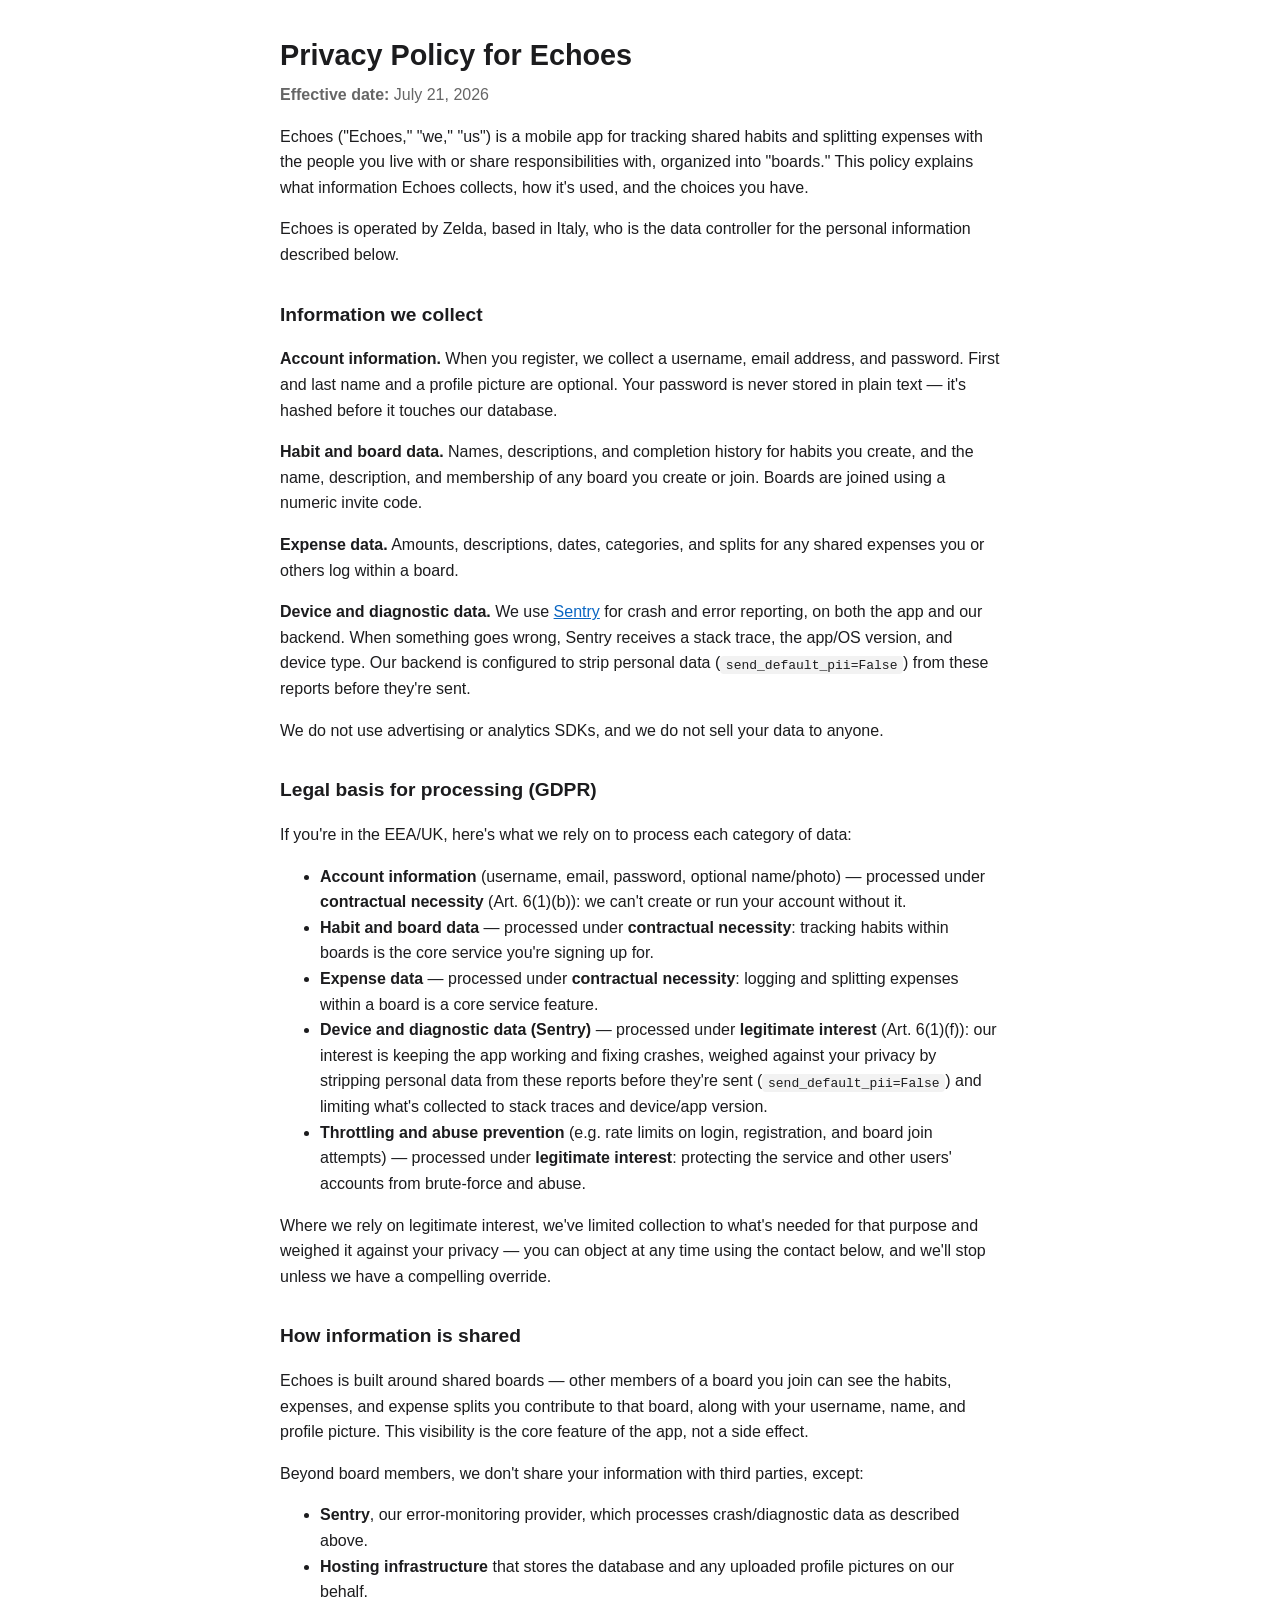
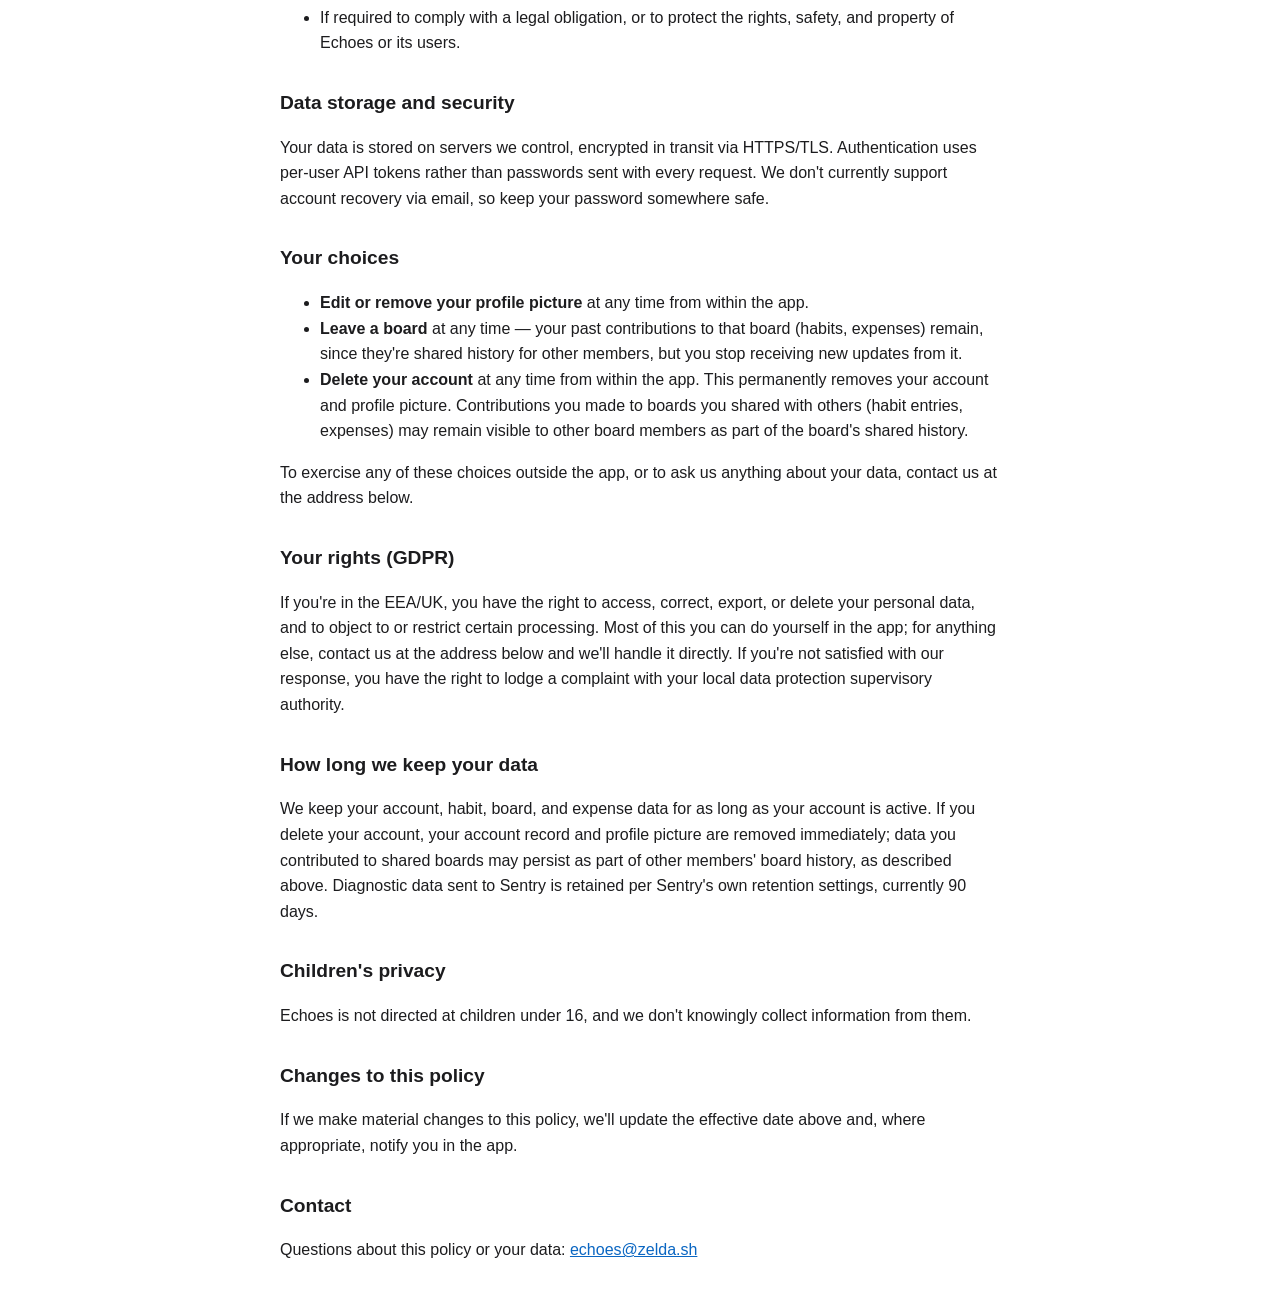
==== static/privacy.html @ 67e4c239 "add privacy policy" ====
<!doctype html>
<html lang="en">
<head>
<meta charset="utf-8">
<meta name="viewport" content="width=device-width, initial-scale=1">
<title>Privacy Policy — Echoes</title>
<style>
  body { font-family: -apple-system, BlinkMacSystemFont, "Segoe UI", Helvetica, Arial, sans-serif; line-height: 1.6; max-width: 720px; margin: 2rem auto; padding: 0 1.25rem; color: #1c1c1e; }
  h1 { font-size: 1.8rem; margin-bottom: 0.25rem; }
  h2 { font-size: 1.2rem; margin-top: 2rem; }
  .effective-date { color: #666; margin-top: 0; }
  a { color: #0a66c2; }
  code { background: #f2f2f2; padding: 0.1rem 0.35rem; border-radius: 4px; }
  @media (prefers-color-scheme: dark) {
    body { background: #19191c; color: #e6e6e6; }
    a { color: #6cb2ff; }
    code { background: #2c2c2e; }
  }
</style>
</head>
<body>

<h1>Privacy Policy for Echoes</h1>
<p class="effective-date"><strong>Effective date:</strong> July 21, 2026</p>

<p>Echoes ("Echoes," "we," "us") is a mobile app for tracking shared habits and splitting expenses with the people you live with or share responsibilities with, organized into "boards." This policy explains what information Echoes collects, how it's used, and the choices you have.</p>

<p>Echoes is operated by Zelda, based in Italy, who is the data controller for the personal information described below.</p>

<h2>Information we collect</h2>
<p><strong>Account information.</strong> When you register, we collect a username, email address, and password. First and last name and a profile picture are optional. Your password is never stored in plain text — it's hashed before it touches our database.</p>
<p><strong>Habit and board data.</strong> Names, descriptions, and completion history for habits you create, and the name, description, and membership of any board you create or join. Boards are joined using a numeric invite code.</p>
<p><strong>Expense data.</strong> Amounts, descriptions, dates, categories, and splits for any shared expenses you or others log within a board.</p>
<p><strong>Device and diagnostic data.</strong> We use <a href="https://sentry.io" target="_blank" rel="noopener">Sentry</a> for crash and error reporting, on both the app and our backend. When something goes wrong, Sentry receives a stack trace, the app/OS version, and device type. Our backend is configured to strip personal data (<code>send_default_pii=False</code>) from these reports before they're sent.</p>
<p>We do not use advertising or analytics SDKs, and we do not sell your data to anyone.</p>

<h2>Legal basis for processing (GDPR)</h2>
<p>If you're in the EEA/UK, here's what we rely on to process each category of data:</p>
<ul>
  <li><strong>Account information</strong> (username, email, password, optional name/photo) — processed under <strong>contractual necessity</strong> (Art. 6(1)(b)): we can't create or run your account without it.</li>
  <li><strong>Habit and board data</strong> — processed under <strong>contractual necessity</strong>: tracking habits within boards is the core service you're signing up for.</li>
  <li><strong>Expense data</strong> — processed under <strong>contractual necessity</strong>: logging and splitting expenses within a board is a core service feature.</li>
  <li><strong>Device and diagnostic data (Sentry)</strong> — processed under <strong>legitimate interest</strong> (Art. 6(1)(f)): our interest is keeping the app working and fixing crashes, weighed against your privacy by stripping personal data from these reports before they're sent (<code>send_default_pii=False</code>) and limiting what's collected to stack traces and device/app version.</li>
  <li><strong>Throttling and abuse prevention</strong> (e.g. rate limits on login, registration, and board join attempts) — processed under <strong>legitimate interest</strong>: protecting the service and other users' accounts from brute-force and abuse.</li>
</ul>
<p>Where we rely on legitimate interest, we've limited collection to what's needed for that purpose and weighed it against your privacy — you can object at any time using the contact below, and we'll stop unless we have a compelling override.</p>

<h2>How information is shared</h2>
<p>Echoes is built around shared boards — other members of a board you join can see the habits, expenses, and expense splits you contribute to that board, along with your username, name, and profile picture. This visibility is the core feature of the app, not a side effect.</p>
<p>Beyond board members, we don't share your information with third parties, except:</p>
<ul>
  <li><strong>Sentry</strong>, our error-monitoring provider, which processes crash/diagnostic data as described above.</li>
  <li><strong>Hosting infrastructure</strong> that stores the database and any uploaded profile pictures on our behalf.</li>
  <li>If required to comply with a legal obligation, or to protect the rights, safety, and property of Echoes or its users.</li>
</ul>

<h2>Data storage and security</h2>
<p>Your data is stored on servers we control, encrypted in transit via HTTPS/TLS. Authentication uses per-user API tokens rather than passwords sent with every request. We don't currently support account recovery via email, so keep your password somewhere safe.</p>

<h2>Your choices</h2>
<ul>
  <li><strong>Edit or remove your profile picture</strong> at any time from within the app.</li>
  <li><strong>Leave a board</strong> at any time — your past contributions to that board (habits, expenses) remain, since they're shared history for other members, but you stop receiving new updates from it.</li>
  <li><strong>Delete your account</strong> at any time from within the app. This permanently removes your account and profile picture. Contributions you made to boards you shared with others (habit entries, expenses) may remain visible to other board members as part of the board's shared history.</li>
</ul>
<p>To exercise any of these choices outside the app, or to ask us anything about your data, contact us at the address below.</p>

<h2>Your rights (GDPR)</h2>
<p>If you're in the EEA/UK, you have the right to access, correct, export, or delete your personal data, and to object to or restrict certain processing. Most of this you can do yourself in the app; for anything else, contact us at the address below and we'll handle it directly. If you're not satisfied with our response, you have the right to lodge a complaint with your local data protection supervisory authority.</p>

<h2>How long we keep your data</h2>
<p>We keep your account, habit, board, and expense data for as long as your account is active. If you delete your account, your account record and profile picture are removed immediately; data you contributed to shared boards may persist as part of other members' board history, as described above. Diagnostic data sent to Sentry is retained per Sentry's own retention settings, currently 90 days.</p>

<h2>Children's privacy</h2>
<p>Echoes is not directed at children under 16, and we don't knowingly collect information from them.</p>

<h2>Changes to this policy</h2>
<p>If we make material changes to this policy, we'll update the effective date above and, where appropriate, notify you in the app.</p>

<h2>Contact</h2>
<p>Questions about this policy or your data: <a href="mailto:echoes@zelda.sh">echoes@zelda.sh</a></p>

</body>
</html>
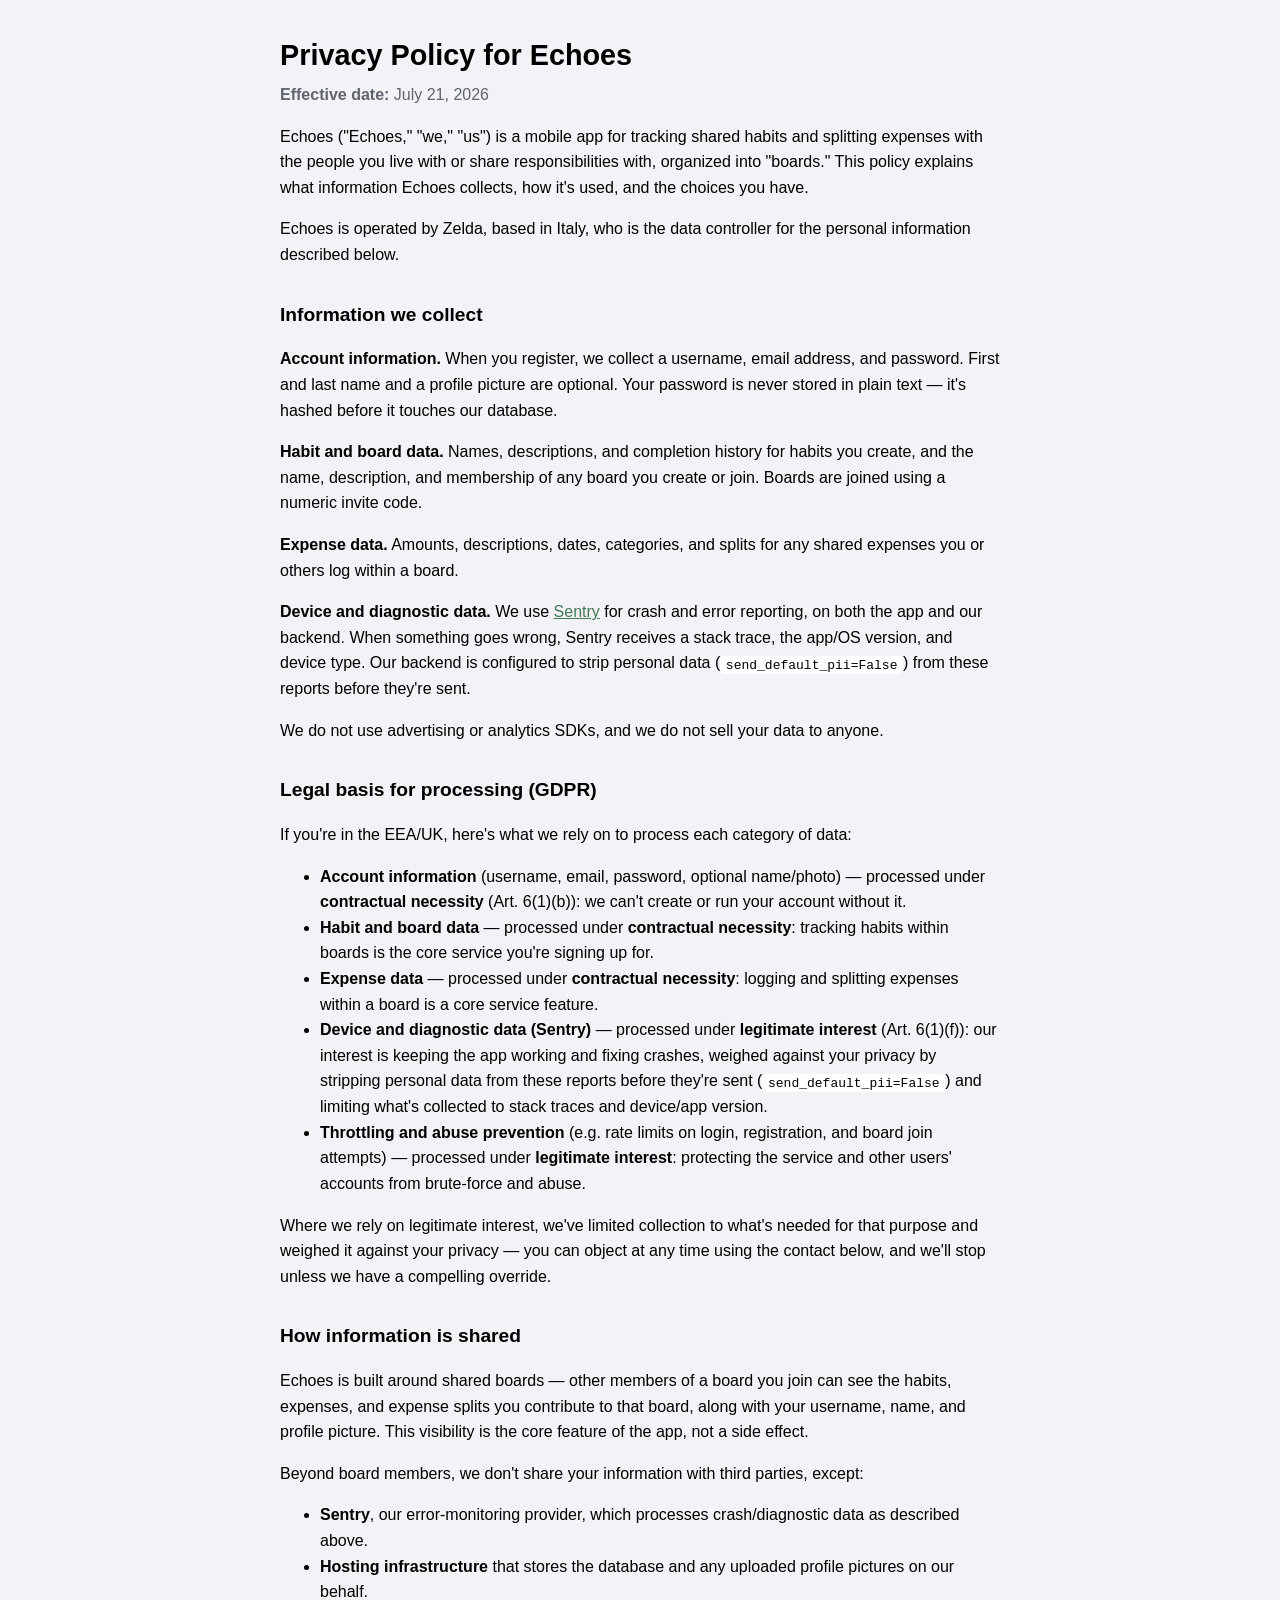
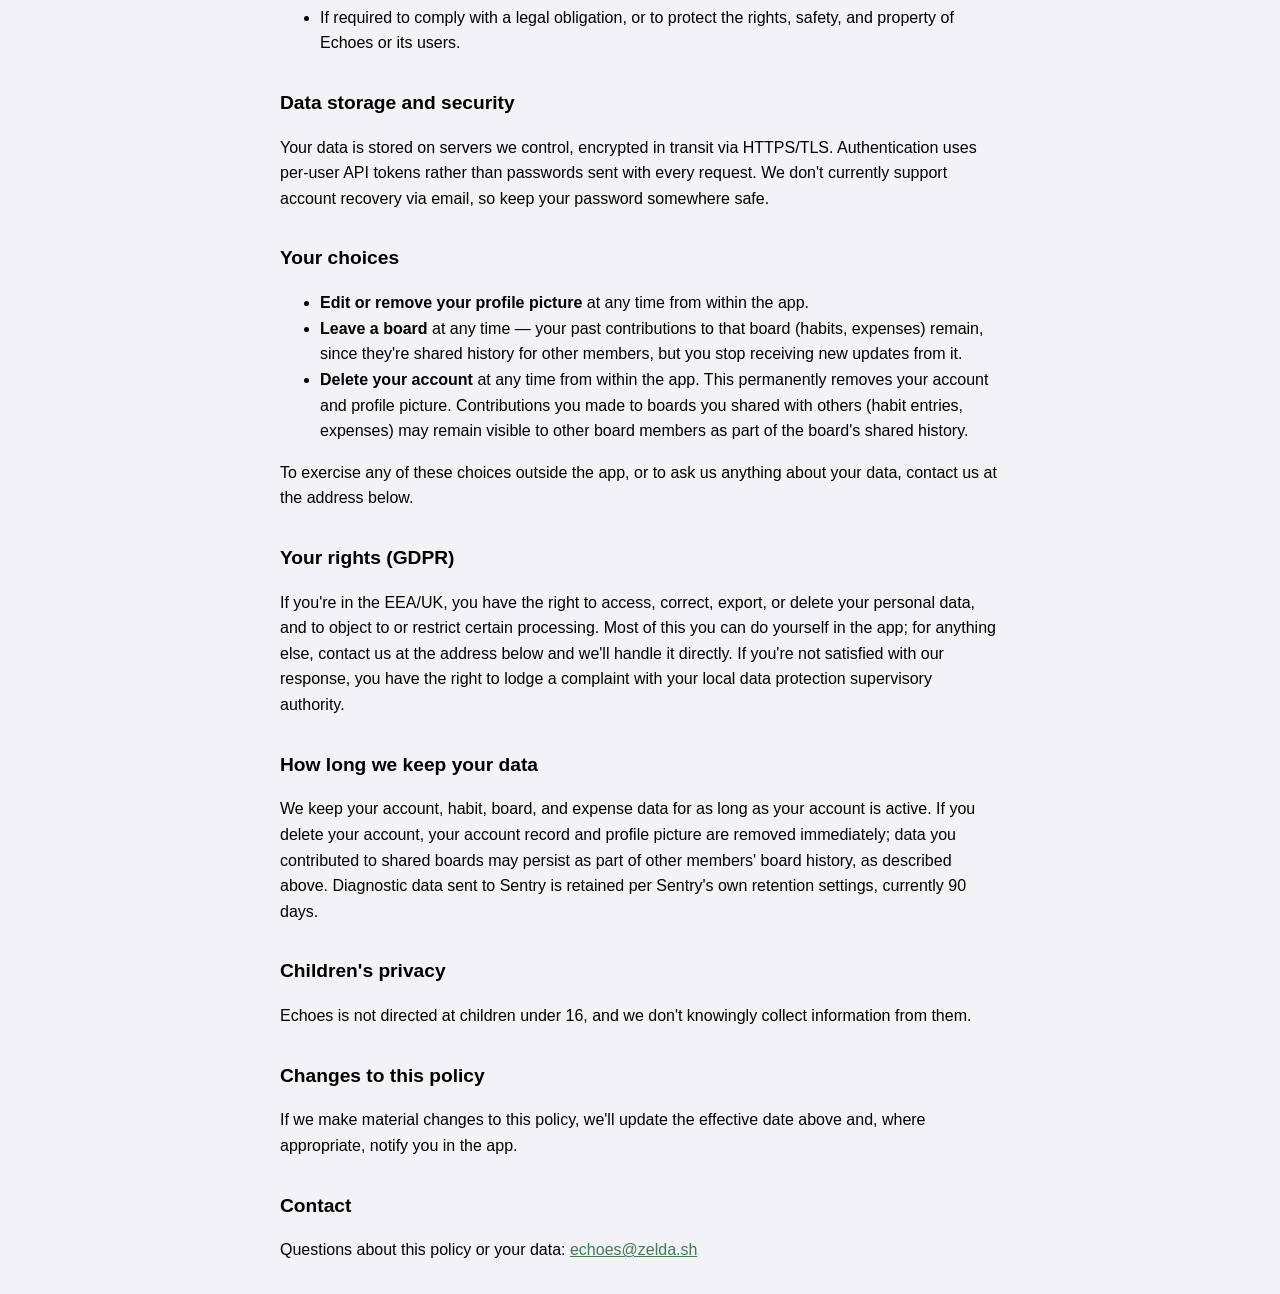
==== commit 22d531ac: "update color scheme" ====
--- a/static/privacy.html
+++ b/static/privacy.html
@@ -3,19 +3,23 @@
 <head>
 <meta charset="utf-8">
 <meta name="viewport" content="width=device-width, initial-scale=1">
+<meta name="darkreader-lock">
 <title>Privacy Policy — Echoes</title>
+<link rel="preload" href="/static/join/fonts/SpaceGrotesk-Variable.ttf" as="font" type="font/ttf" crossorigin>
+<link rel="stylesheet" href="/static/theme.css">
 <style>
-  body { font-family: -apple-system, BlinkMacSystemFont, "Segoe UI", Helvetica, Arial, sans-serif; line-height: 1.6; max-width: 720px; margin: 2rem auto; padding: 0 1.25rem; color: #1c1c1e; }
+  @font-face {
+    font-family: "Space Grotesk";
+    src: url("/static/join/fonts/SpaceGrotesk-Variable.ttf") format("truetype");
+    font-weight: 300 700;
+    font-display: swap;
+  }
+  body { font-family: "Space Grotesk", -apple-system, BlinkMacSystemFont, "Segoe UI", Helvetica, Arial, sans-serif; line-height: 1.6; max-width: 720px; margin: 2rem auto; padding: 0 1.25rem; background: var(--background); color: var(--text); }
   h1 { font-size: 1.8rem; margin-bottom: 0.25rem; }
   h2 { font-size: 1.2rem; margin-top: 2rem; }
-  .effective-date { color: #666; margin-top: 0; }
-  a { color: #0a66c2; }
-  code { background: #f2f2f2; padding: 0.1rem 0.35rem; border-radius: 4px; }
-  @media (prefers-color-scheme: dark) {
-    body { background: #19191c; color: #e6e6e6; }
-    a { color: #6cb2ff; }
-    code { background: #2c2c2e; }
-  }
+  .effective-date { color: var(--text-secondary); margin-top: 0; }
+  a { color: var(--accent); }
+  code { background: var(--background-element); padding: 0.1rem 0.35rem; border-radius: 4px; }
 </style>
 </head>
 <body>
--- a/static/theme.css
+++ b/static/theme.css
@@ -0,0 +1,18 @@
+:root {
+  --background: #F2F2F7;
+  --background-element: #FFFFFF;
+  --text: #000000;
+  --text-secondary: #60646C;
+  --accent: #407B54;
+  --border: rgba(0, 0, 0, 0.12);
+}
+@media (prefers-color-scheme: dark) {
+  :root {
+    --background: #161616;
+    --background-element: #1c1c1c;
+    --text: #FFFFFF;
+    --text-secondary: #B0B4BA;
+    --accent: #407B54;
+    --border: rgba(255, 255, 255, 0.14);
+  }
+}
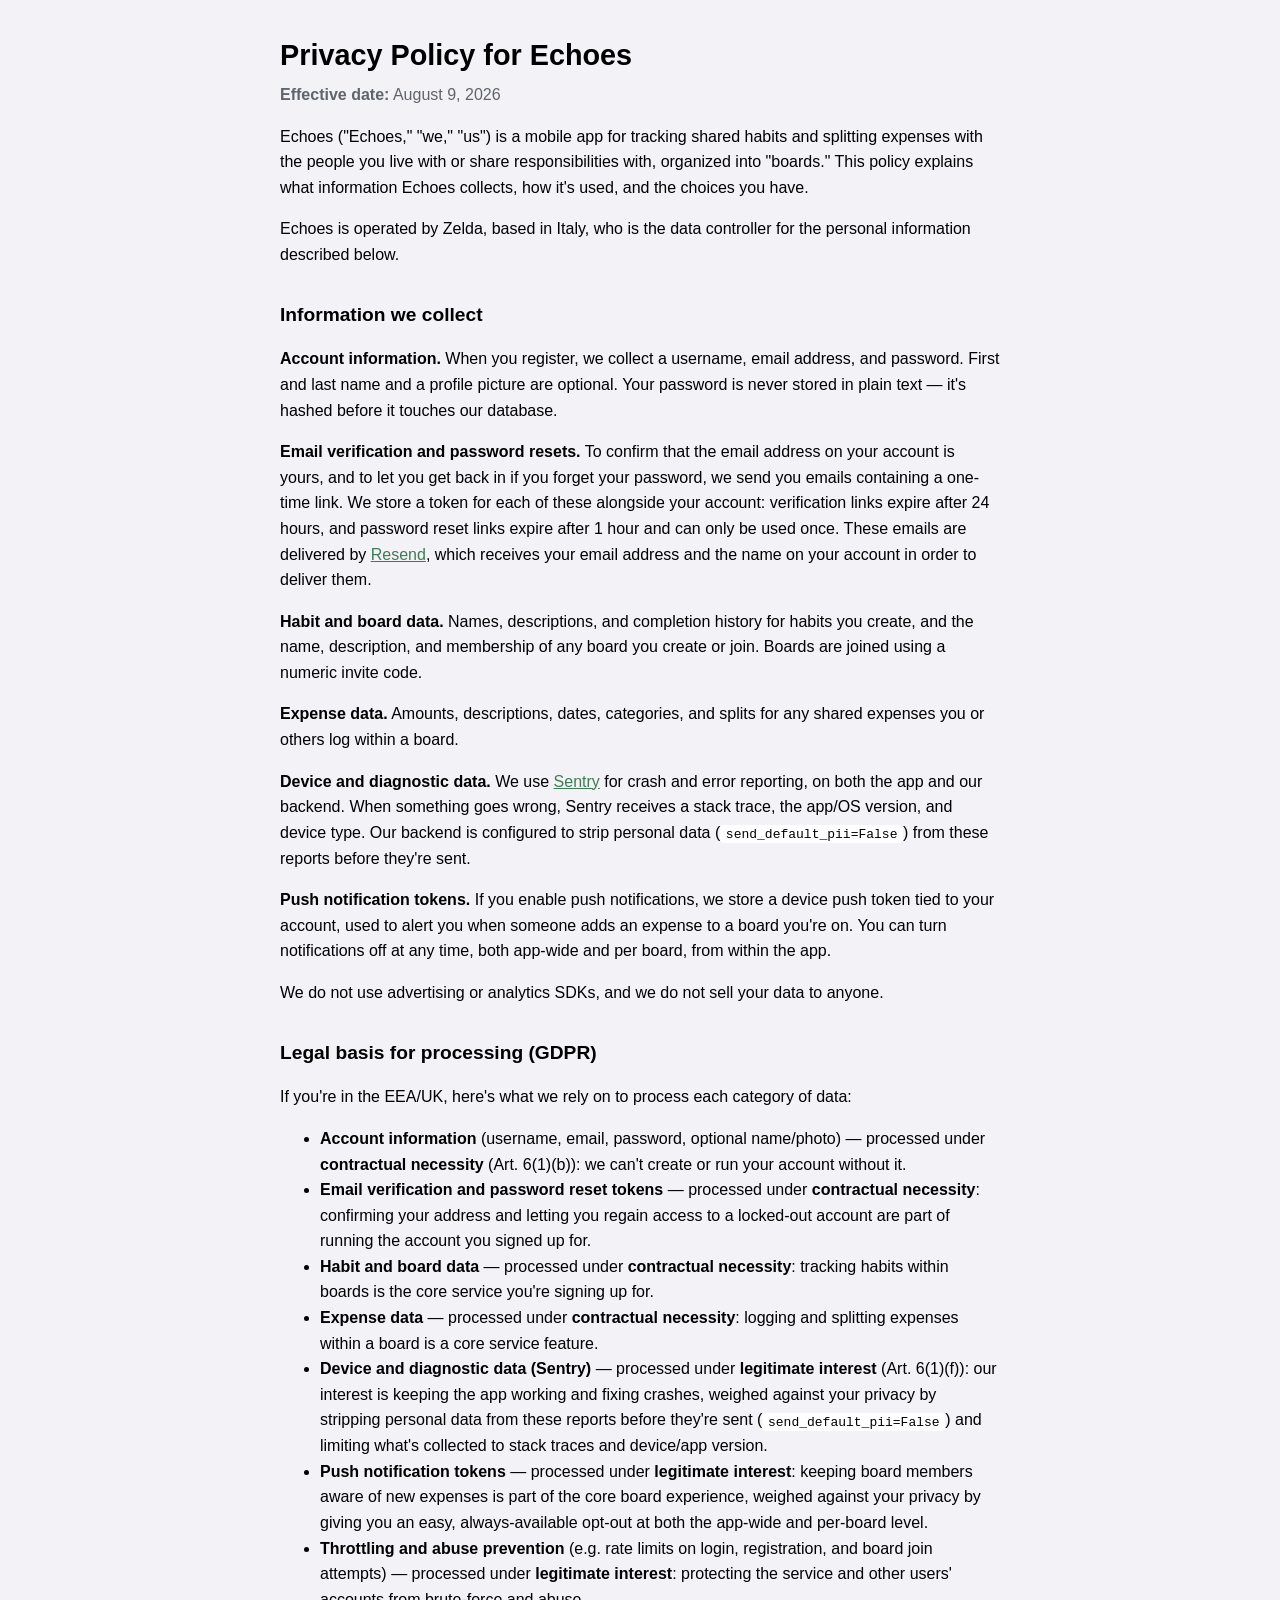
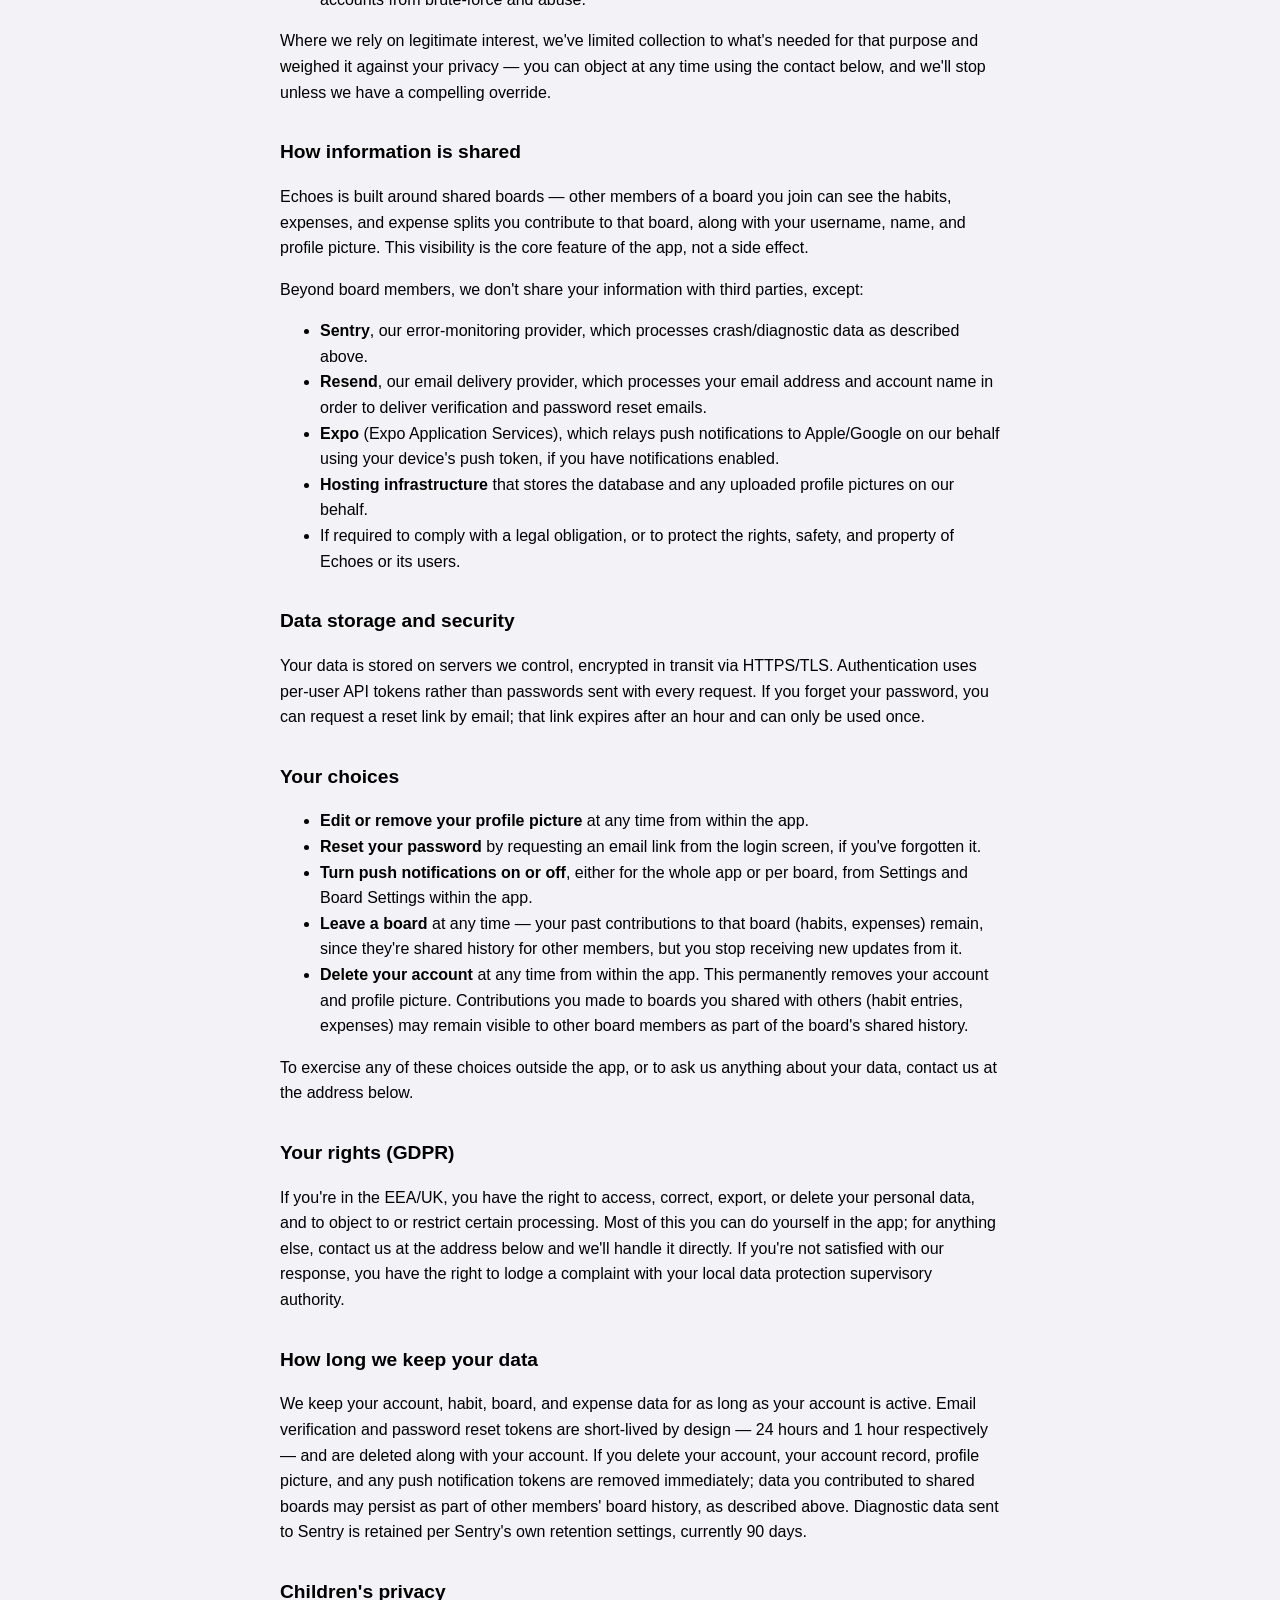
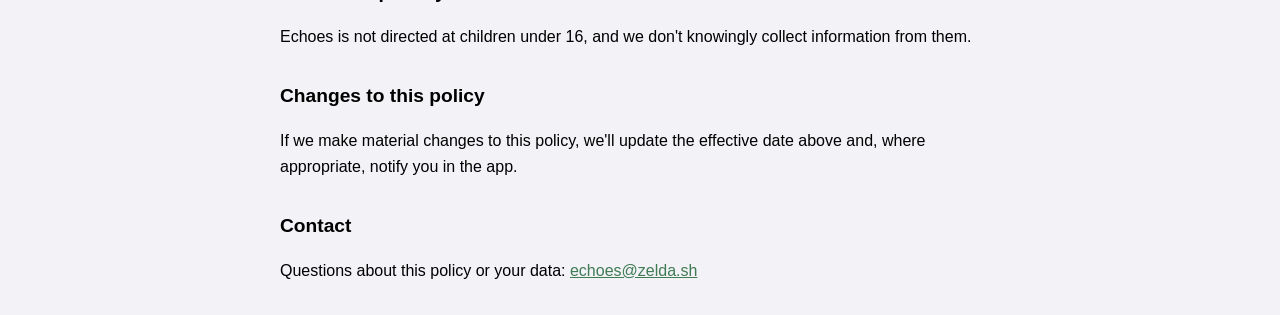
==== commit 856c351b: "update privacy policy" ====
--- a/static/privacy.html
+++ b/static/privacy.html
@@ -25,7 +25,7 @@
 <body>
 
 <h1>Privacy Policy for Echoes</h1>
-<p class="effective-date"><strong>Effective date:</strong> July 21, 2026</p>
+<p class="effective-date"><strong>Effective date:</strong> August 9, 2026</p>
 
 <p>Echoes ("Echoes," "we," "us") is a mobile app for tracking shared habits and splitting expenses with the people you live with or share responsibilities with, organized into "boards." This policy explains what information Echoes collects, how it's used, and the choices you have.</p>
 
@@ -33,18 +33,22 @@
 
 <h2>Information we collect</h2>
 <p><strong>Account information.</strong> When you register, we collect a username, email address, and password. First and last name and a profile picture are optional. Your password is never stored in plain text — it's hashed before it touches our database.</p>
+<p><strong>Email verification and password resets.</strong> To confirm that the email address on your account is yours, and to let you get back in if you forget your password, we send you emails containing a one-time link. We store a token for each of these alongside your account: verification links expire after 24 hours, and password reset links expire after 1 hour and can only be used once. These emails are delivered by <a href="https://resend.com" target="_blank" rel="noopener">Resend</a>, which receives your email address and the name on your account in order to deliver them.</p>
 <p><strong>Habit and board data.</strong> Names, descriptions, and completion history for habits you create, and the name, description, and membership of any board you create or join. Boards are joined using a numeric invite code.</p>
 <p><strong>Expense data.</strong> Amounts, descriptions, dates, categories, and splits for any shared expenses you or others log within a board.</p>
 <p><strong>Device and diagnostic data.</strong> We use <a href="https://sentry.io" target="_blank" rel="noopener">Sentry</a> for crash and error reporting, on both the app and our backend. When something goes wrong, Sentry receives a stack trace, the app/OS version, and device type. Our backend is configured to strip personal data (<code>send_default_pii=False</code>) from these reports before they're sent.</p>
+<p><strong>Push notification tokens.</strong> If you enable push notifications, we store a device push token tied to your account, used to alert you when someone adds an expense to a board you're on. You can turn notifications off at any time, both app-wide and per board, from within the app.</p>
 <p>We do not use advertising or analytics SDKs, and we do not sell your data to anyone.</p>
 
 <h2>Legal basis for processing (GDPR)</h2>
 <p>If you're in the EEA/UK, here's what we rely on to process each category of data:</p>
 <ul>
   <li><strong>Account information</strong> (username, email, password, optional name/photo) — processed under <strong>contractual necessity</strong> (Art. 6(1)(b)): we can't create or run your account without it.</li>
+  <li><strong>Email verification and password reset tokens</strong> — processed under <strong>contractual necessity</strong>: confirming your address and letting you regain access to a locked-out account are part of running the account you signed up for.</li>
   <li><strong>Habit and board data</strong> — processed under <strong>contractual necessity</strong>: tracking habits within boards is the core service you're signing up for.</li>
   <li><strong>Expense data</strong> — processed under <strong>contractual necessity</strong>: logging and splitting expenses within a board is a core service feature.</li>
   <li><strong>Device and diagnostic data (Sentry)</strong> — processed under <strong>legitimate interest</strong> (Art. 6(1)(f)): our interest is keeping the app working and fixing crashes, weighed against your privacy by stripping personal data from these reports before they're sent (<code>send_default_pii=False</code>) and limiting what's collected to stack traces and device/app version.</li>
+  <li><strong>Push notification tokens</strong> — processed under <strong>legitimate interest</strong>: keeping board members aware of new expenses is part of the core board experience, weighed against your privacy by giving you an easy, always-available opt-out at both the app-wide and per-board level.</li>
   <li><strong>Throttling and abuse prevention</strong> (e.g. rate limits on login, registration, and board join attempts) — processed under <strong>legitimate interest</strong>: protecting the service and other users' accounts from brute-force and abuse.</li>
 </ul>
 <p>Where we rely on legitimate interest, we've limited collection to what's needed for that purpose and weighed it against your privacy — you can object at any time using the contact below, and we'll stop unless we have a compelling override.</p>
@@ -54,16 +58,20 @@
 <p>Beyond board members, we don't share your information with third parties, except:</p>
 <ul>
   <li><strong>Sentry</strong>, our error-monitoring provider, which processes crash/diagnostic data as described above.</li>
+  <li><strong>Resend</strong>, our email delivery provider, which processes your email address and account name in order to deliver verification and password reset emails.</li>
+  <li><strong>Expo</strong> (Expo Application Services), which relays push notifications to Apple/Google on our behalf using your device's push token, if you have notifications enabled.</li>
   <li><strong>Hosting infrastructure</strong> that stores the database and any uploaded profile pictures on our behalf.</li>
   <li>If required to comply with a legal obligation, or to protect the rights, safety, and property of Echoes or its users.</li>
 </ul>
 
 <h2>Data storage and security</h2>
-<p>Your data is stored on servers we control, encrypted in transit via HTTPS/TLS. Authentication uses per-user API tokens rather than passwords sent with every request. We don't currently support account recovery via email, so keep your password somewhere safe.</p>
+<p>Your data is stored on servers we control, encrypted in transit via HTTPS/TLS. Authentication uses per-user API tokens rather than passwords sent with every request. If you forget your password, you can request a reset link by email; that link expires after an hour and can only be used once.</p>
 
 <h2>Your choices</h2>
 <ul>
   <li><strong>Edit or remove your profile picture</strong> at any time from within the app.</li>
+  <li><strong>Reset your password</strong> by requesting an email link from the login screen, if you've forgotten it.</li>
+  <li><strong>Turn push notifications on or off</strong>, either for the whole app or per board, from Settings and Board Settings within the app.</li>
   <li><strong>Leave a board</strong> at any time — your past contributions to that board (habits, expenses) remain, since they're shared history for other members, but you stop receiving new updates from it.</li>
   <li><strong>Delete your account</strong> at any time from within the app. This permanently removes your account and profile picture. Contributions you made to boards you shared with others (habit entries, expenses) may remain visible to other board members as part of the board's shared history.</li>
 </ul>
@@ -73,7 +81,7 @@
 <p>If you're in the EEA/UK, you have the right to access, correct, export, or delete your personal data, and to object to or restrict certain processing. Most of this you can do yourself in the app; for anything else, contact us at the address below and we'll handle it directly. If you're not satisfied with our response, you have the right to lodge a complaint with your local data protection supervisory authority.</p>
 
 <h2>How long we keep your data</h2>
-<p>We keep your account, habit, board, and expense data for as long as your account is active. If you delete your account, your account record and profile picture are removed immediately; data you contributed to shared boards may persist as part of other members' board history, as described above. Diagnostic data sent to Sentry is retained per Sentry's own retention settings, currently 90 days.</p>
+<p>We keep your account, habit, board, and expense data for as long as your account is active. Email verification and password reset tokens are short-lived by design — 24 hours and 1 hour respectively — and are deleted along with your account. If you delete your account, your account record, profile picture, and any push notification tokens are removed immediately; data you contributed to shared boards may persist as part of other members' board history, as described above. Diagnostic data sent to Sentry is retained per Sentry's own retention settings, currently 90 days.</p>
 
 <h2>Children's privacy</h2>
 <p>Echoes is not directed at children under 16, and we don't knowingly collect information from them.</p>
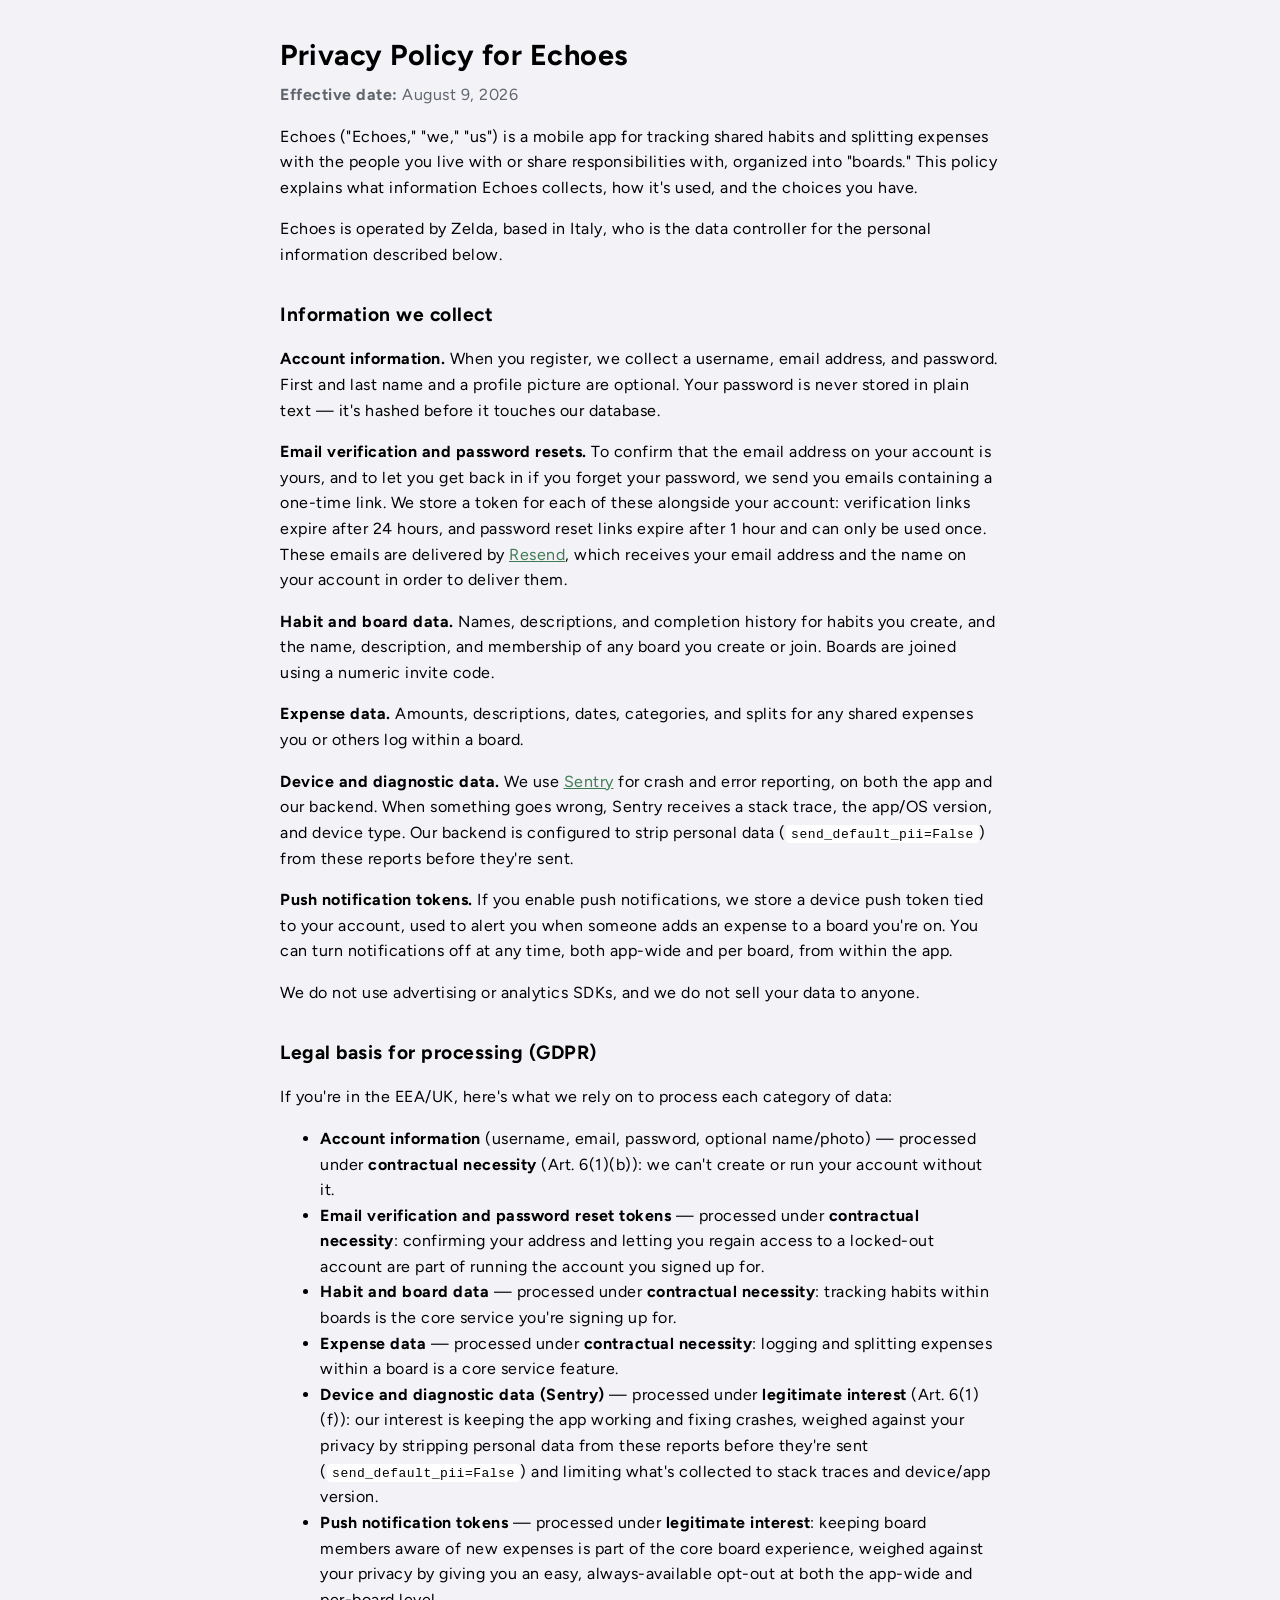
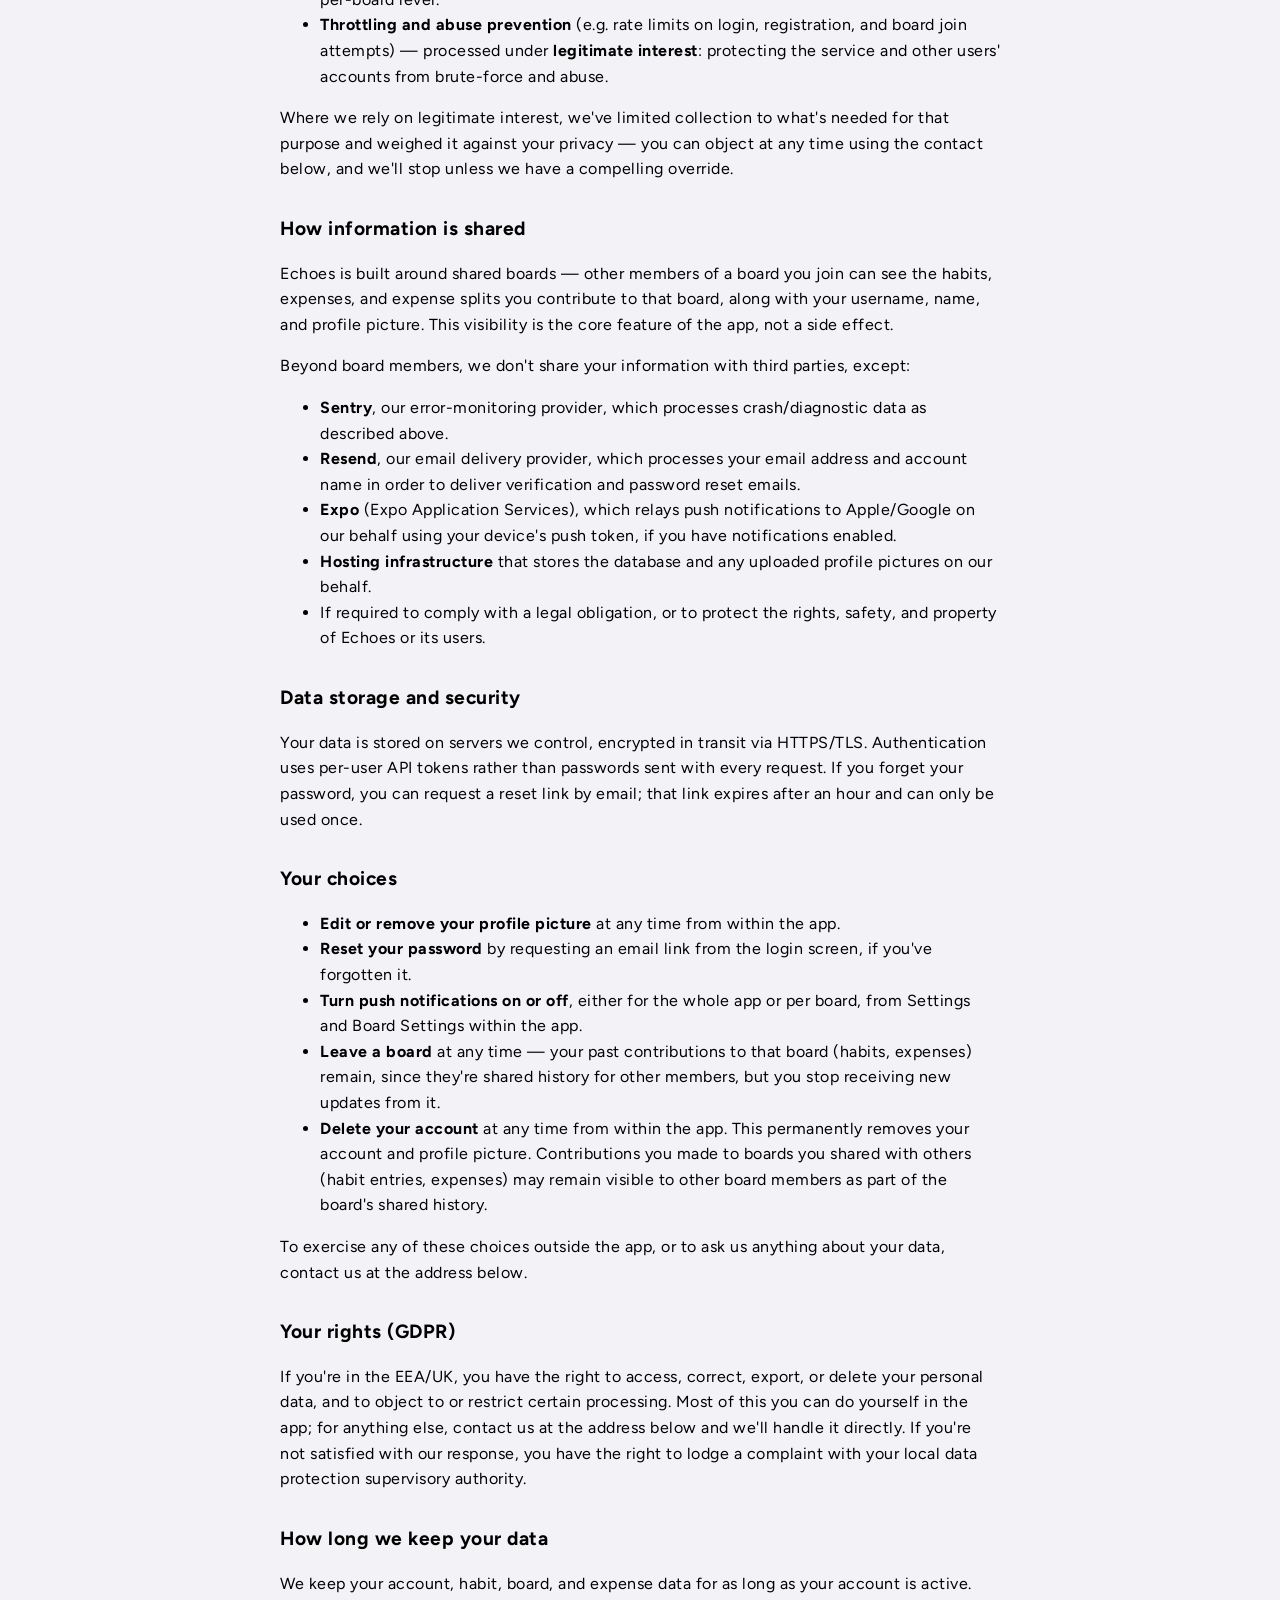
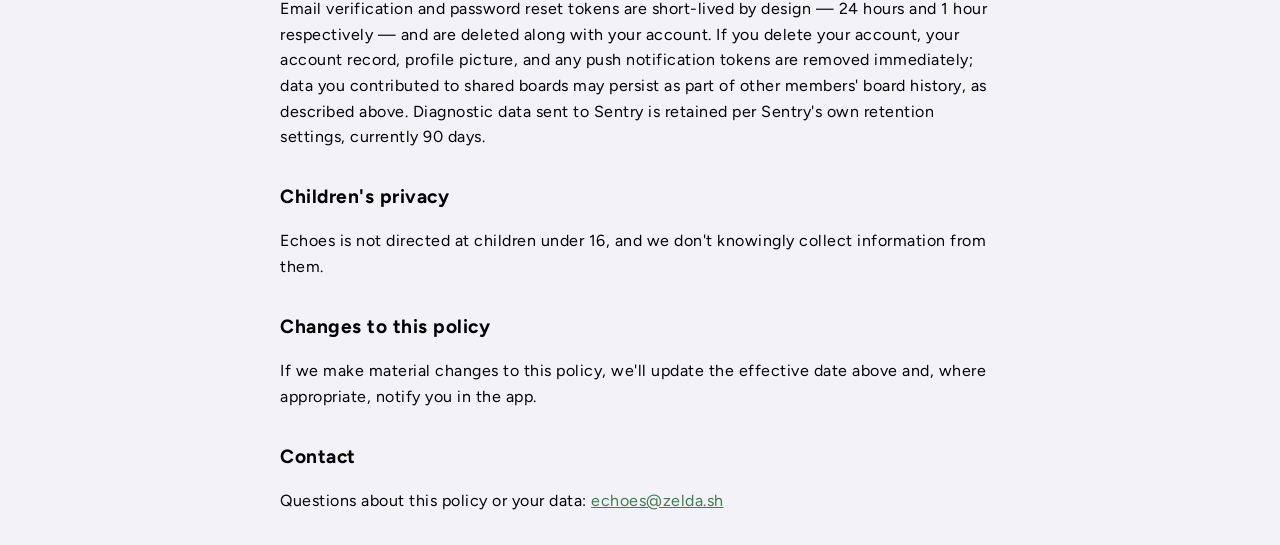
==== commit 9fe7e108: "Change font to figtree" ====
--- a/static/privacy.html
+++ b/static/privacy.html
@@ -5,16 +5,16 @@
 <meta name="viewport" content="width=device-width, initial-scale=1">
 <meta name="darkreader-lock">
 <title>Privacy Policy — Echoes</title>
-<link rel="preload" href="/static/join/fonts/SpaceGrotesk-Variable.ttf" as="font" type="font/ttf" crossorigin>
+<link rel="preload" href="/static/join/fonts/Figtree-Variable.ttf" as="font" type="font/ttf" crossorigin>
 <link rel="stylesheet" href="/static/theme.css">
 <style>
   @font-face {
-    font-family: "Space Grotesk";
-    src: url("/static/join/fonts/SpaceGrotesk-Variable.ttf") format("truetype");
+    font-family: "Figtree";
+    src: url("/static/join/fonts/Figtree-Variable.ttf") format("truetype");
     font-weight: 300 700;
     font-display: swap;
   }
-  body { font-family: "Space Grotesk", -apple-system, BlinkMacSystemFont, "Segoe UI", Helvetica, Arial, sans-serif; line-height: 1.6; max-width: 720px; margin: 2rem auto; padding: 0 1.25rem; background: var(--background); color: var(--text); }
+  body { font-family: "Figtree", -apple-system, BlinkMacSystemFont, "Segoe UI", Helvetica, Arial, sans-serif; letter-spacing: 0.5px; line-height: 1.6; max-width: 720px; margin: 2rem auto; padding: 0 1.25rem; background: var(--background); color: var(--text); }
   h1 { font-size: 1.8rem; margin-bottom: 0.25rem; }
   h2 { font-size: 1.2rem; margin-top: 2rem; }
   .effective-date { color: var(--text-secondary); margin-top: 0; }
